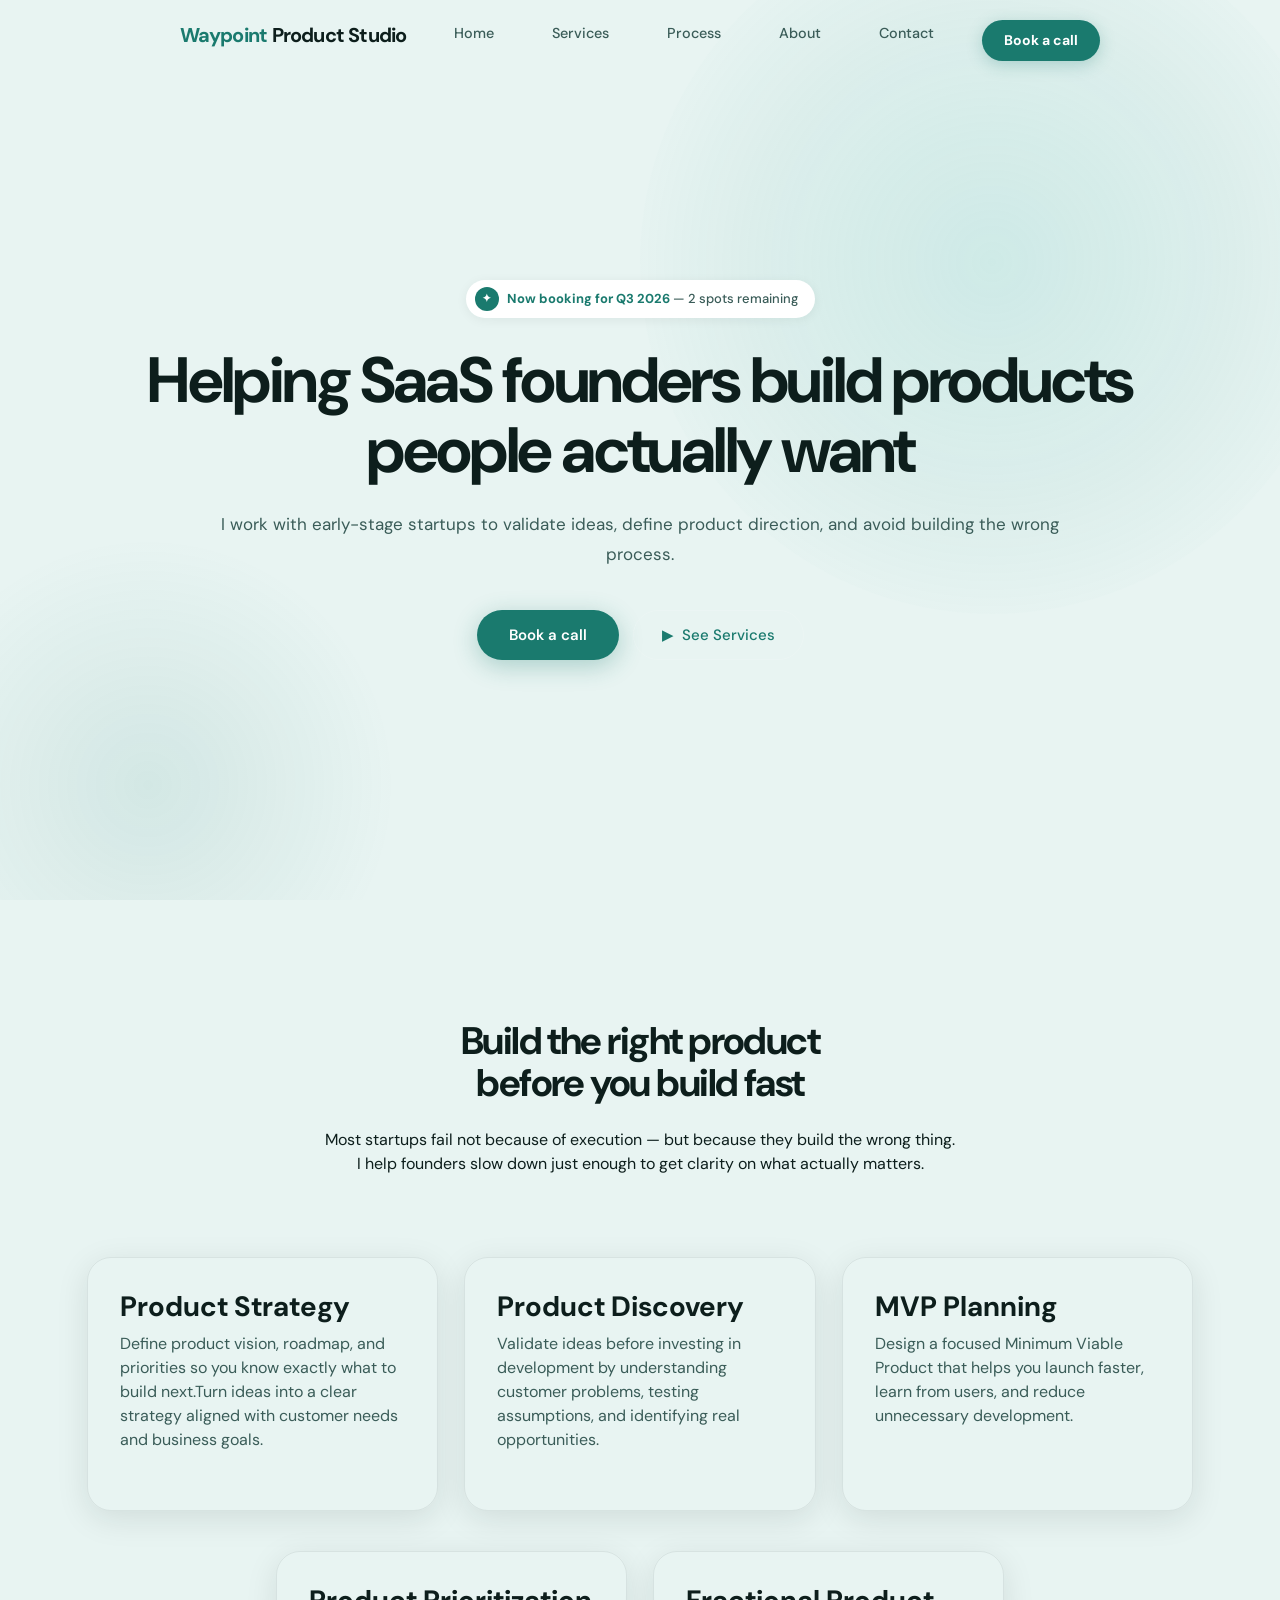
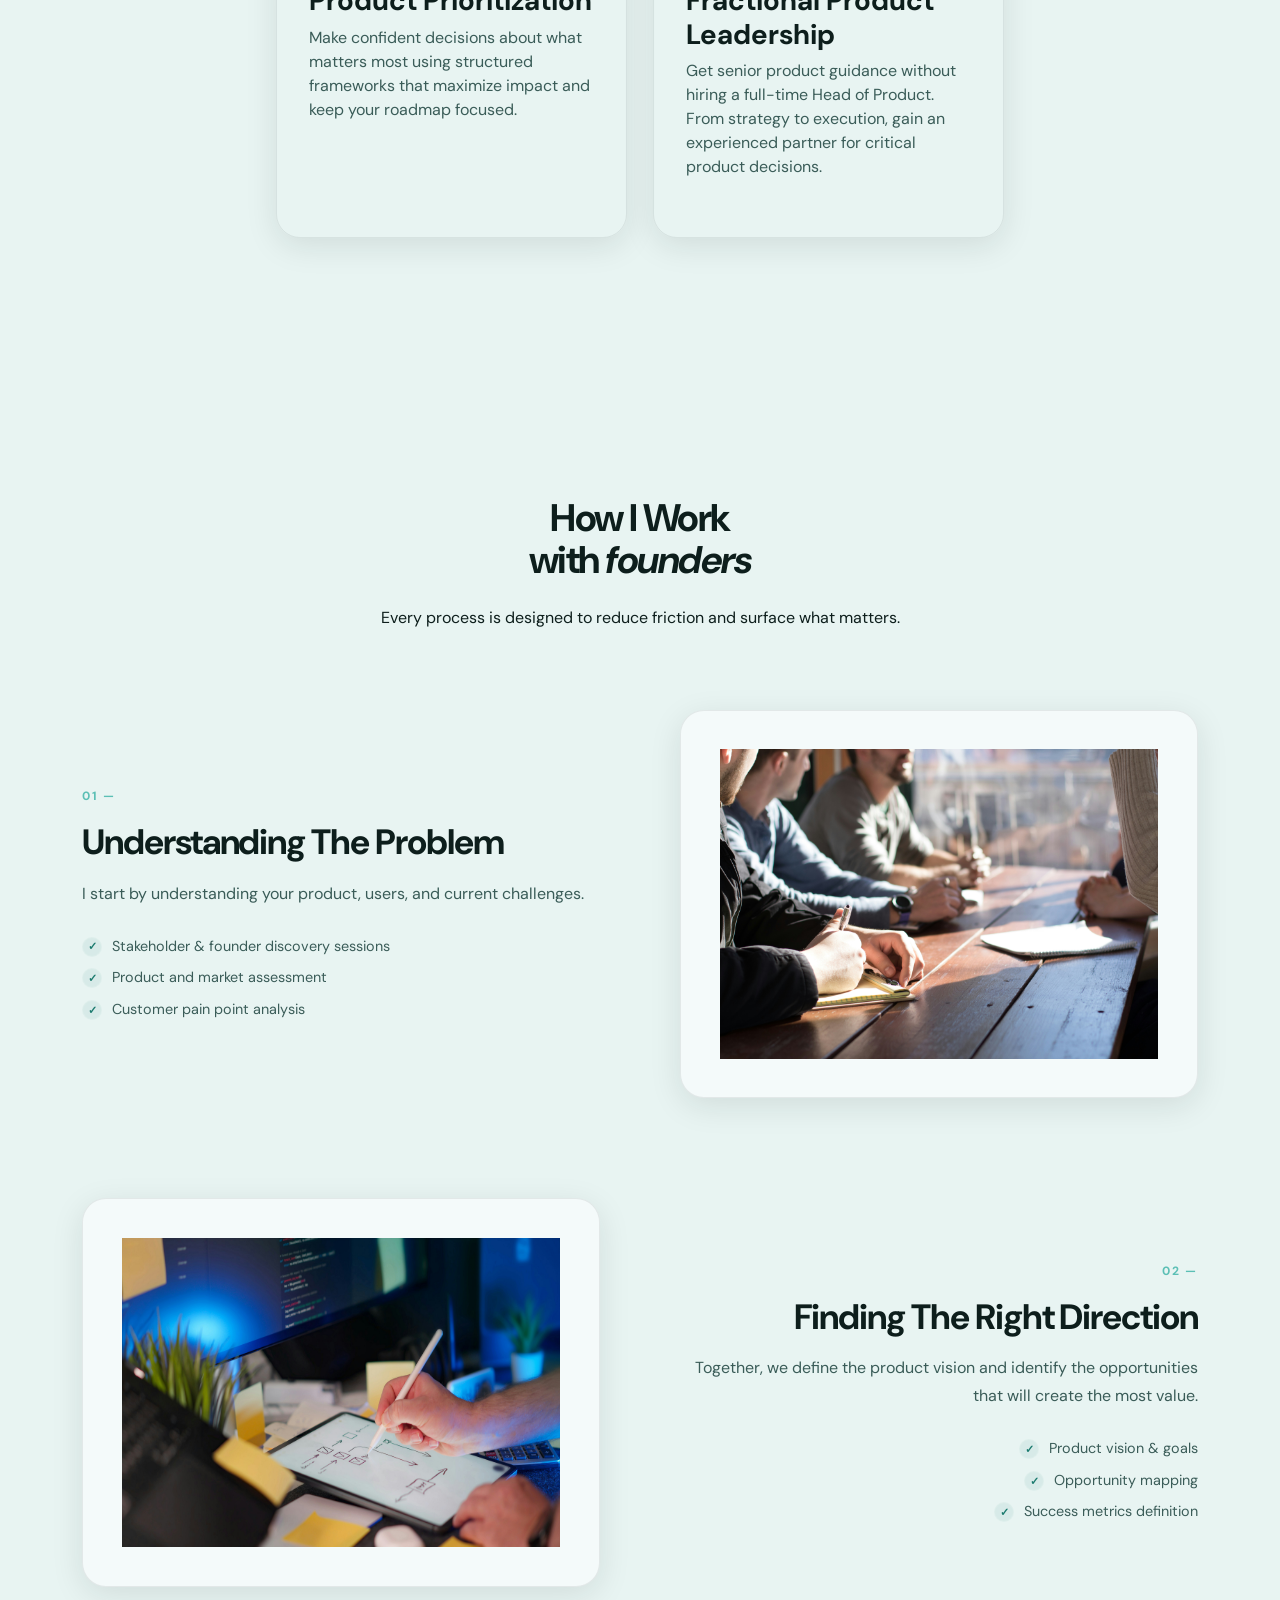
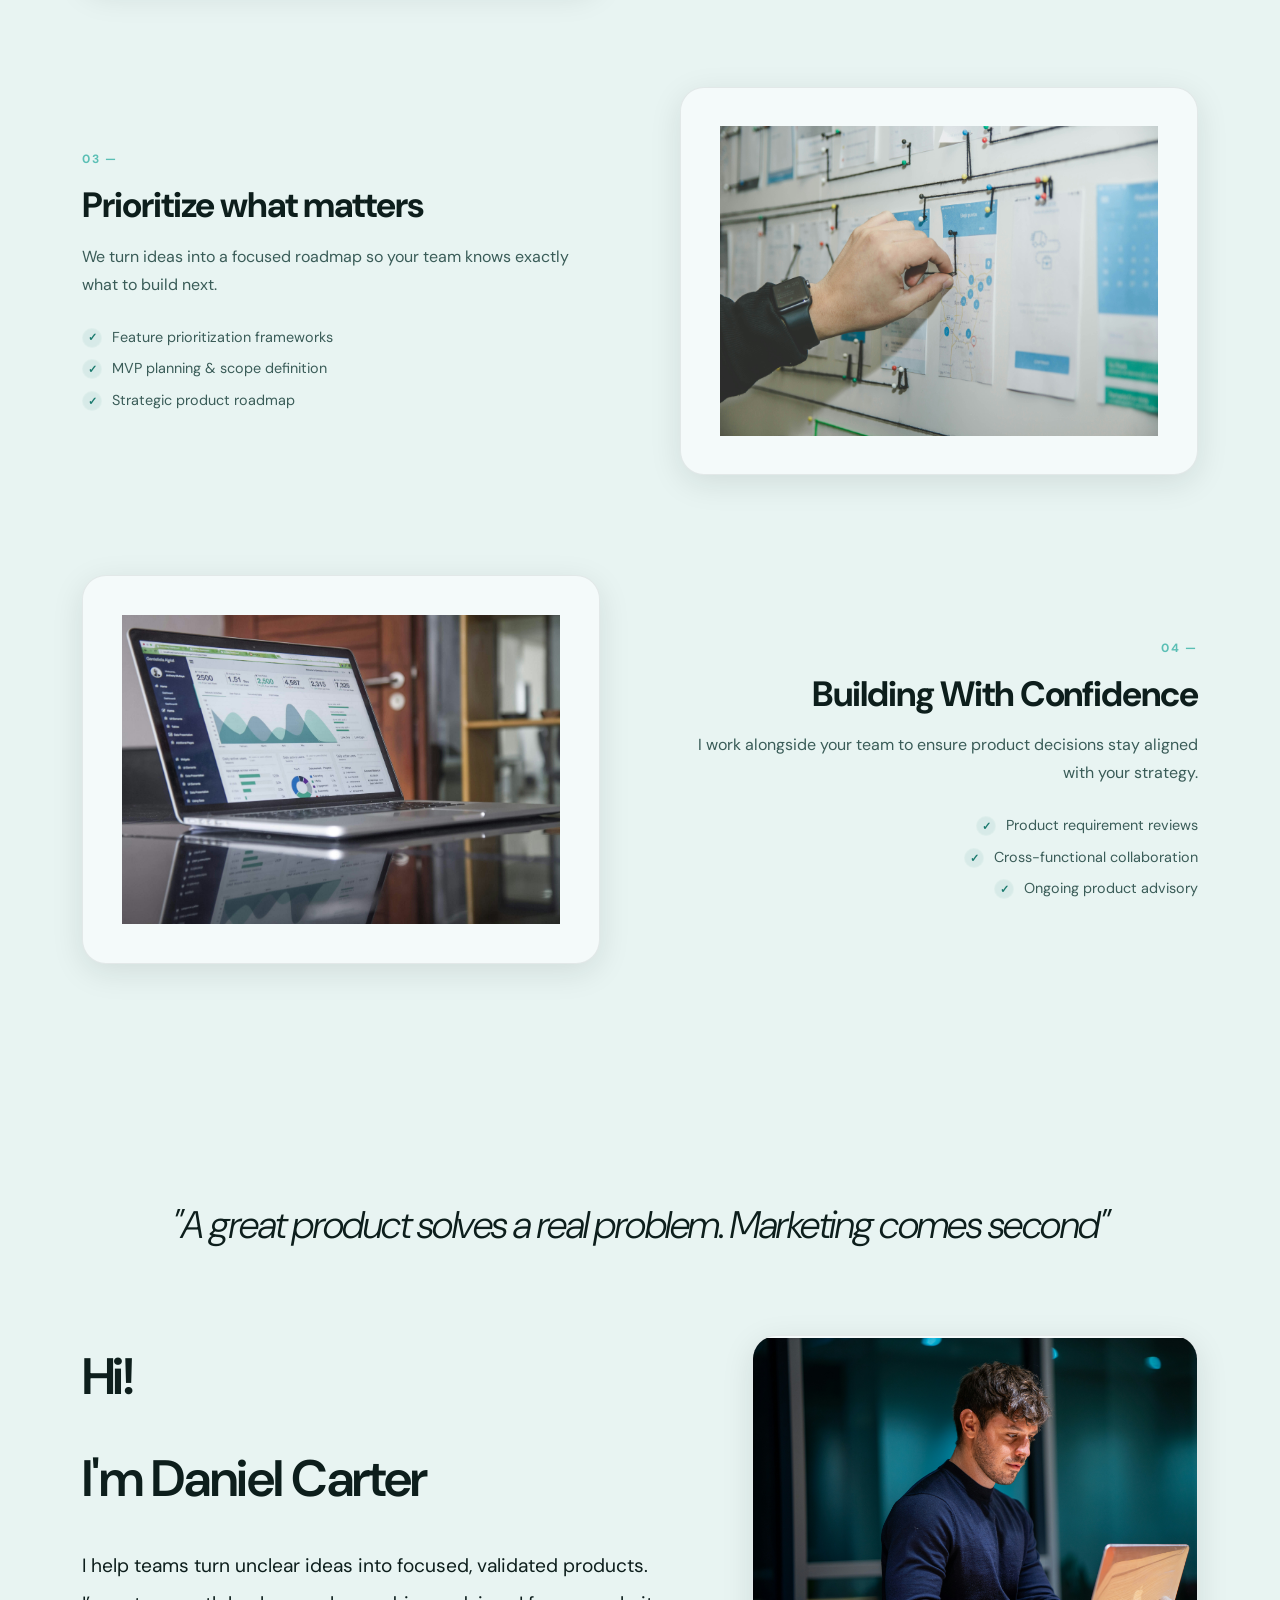
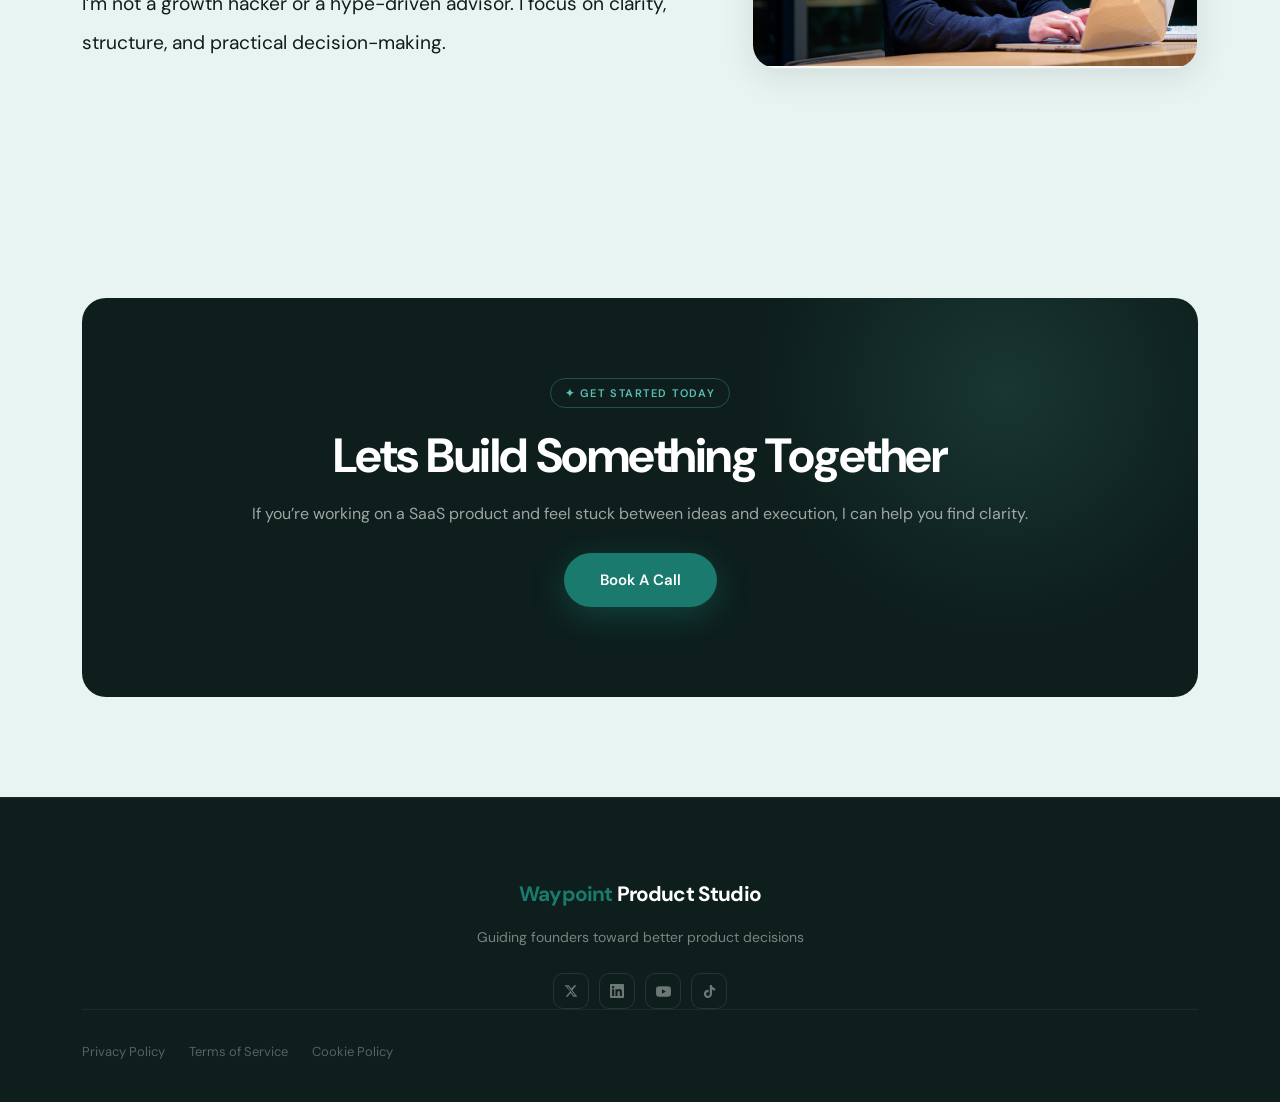
==== Waypoint Product Studio/index.html @ c15d3401 "first commit" ====
<!DOCTYPE html>
<html lang="en">
<head>
  <meta charset="UTF-8" />
  <meta name="viewport" content="width=device-width, initial-scale=1.0" />
  <title>Waypoint Product Studio</title>
  
  <link rel="preconnect" href="https://fonts.googleapis.com" />
  <link rel="preconnect" href="https://fonts.gstatic.com" crossorigin />
  <link href="https://fonts.googleapis.com/css2?family=DM+Sans:ital,opsz,wght@0,9..40,300;0,9..40,400;0,9..40,500;0,9..40,600;0,9..40,700;1,9..40,300&family=Playfair+Display:ital,wght@0,700;1,600&display=swap" rel="stylesheet" />
  <link href="https://cdn.jsdelivr.net/npm/bootstrap@5.3.7/dist/css/bootstrap.min.css" rel="stylesheet">
  <link rel="stylesheet" href="assets/style.css">
</head>
<body>
  <!-- ── MOBILE MENU ── -->
  <div class="mobile-menu" id="mobileMenu" role="dialog" aria-modal="true" aria-label="Navigation">
    <a href="#">Home</a>
    <a href="#service">Services</a>
    <a href="#processs">Process</a>
    <a href="#integrations">About</a>
    <a href="#faq">Contact</a>
    <a href="#" class="mobile-cta btn-primary">Start Free Trial</a>
  </div>
  <nav class="nav" id="mainNav" role="navigation" aria-label="Main navigation">
    <div class="nav-inner">
      <a href="#" class="nav-logo"><span>Waypoint </span>Product Studio</a>
      <ul class="nav-links" role="list">
        <li><a href="#">Home</a></li>
        <li><a href="#service">Services</a></li>    
        <li><a href="#processs">Process</a></li>    
        <li>    <a href="#about">About</a></li>
         <li><a href="#contact">Contact</a></li>
      </ul>
      <div class="nav-cta">
        <a href="#" class="btn-primary">Book a call</a>
      </div>
      <button class="nav-hamburger" id="hamburger" aria-label="Toggle menu" aria-expanded="false">
        <span></span><span></span><span></span>
      </button>
    </div>
  </nav>

  <!-- ── 2. HERO ── -->
  <section class="hero">
    <div class="container">
      <div class="hero-inner">
        <div class="hero-content">
          <div class="hero-badge reveal">
            <div class="hero-badge-dot">✦</div>
            <span> <strong>Now booking for Q3 2026 </strong>— 2 spots remaining </span>
          </div>
          <h1 class="hero-title reveal reveal-delay-1">
            Helping SaaS founders build products people actually want
          </h1>
          <p class="hero-sub reveal reveal-delay-2">
            I work with early-stage startups to validate ideas, define product direction, and avoid building the wrong process.
          </p>
          <div class="hero-actions reveal reveal-delay-3">
            <a href="#contact" class="btn-primary-lg">
              Book a call
              
            </a>
            <a href="#service" class="btn-outline-lg">
              <span>▶</span> See Services
            </a>
          </div>
         
        </div>
        
      </div>
    </div>
  </section>

  <!-- Services-->
   <section class="service" id="service">
    <div class="container">
      <div class="service-header">
        
        <h2 class="title reveal reveal-delay-1">
          Build the right product <br> before you build fast</h2>
        <p class="section-sub reveal reveal-delay-2">
         Most startups fail not because of execution — but because they build the wrong thing.
        <br> I help founders slow down just enough to get clarity on what actually matters. </p>
      </div>
    </div>
    <div class="container  reveal reveal-delay-1">
      <div class="row services justify-content-center g-3">
        <div class="col-lg-4 col-md-6 mb-4">
          <div class="service-card">
            <h3>Product Strategy</h3>
            <p>Define product vision, roadmap, and priorities so you know exactly what to 
              build next.Turn ideas into a clear strategy aligned with customer needs and business goals.</p>
          </div>
        </div>
        <div class="col-lg-4 col-md-6 mb-4">
          <div class="service-card">
            <h3>Product Discovery </h3>
            <p>Validate ideas before investing in development by understanding customer problems, testing assumptions, and identifying real 
              opportunities. </p>
          </div>
        </div>
        <div class="col-lg-4 col-md-6 mb-4">
          <div class="service-card">
            <h3>MVP Planning</h3>
               <p> Design a focused Minimum Viable Product that helps you launch faster,
                 learn from users, and reduce unnecessary development.</p>
          </div>
        </div>
        <div class="col-lg-4 col-md-6 mb-4">
          <div class="service-card">
            <h3>Product Prioritization</h3>
            <p>Make confident decisions about what matters most using structured frameworks 
              that maximize impact and keep your roadmap focused.</p>
          </div>
        </div>
        <div class="col-lg-4 col-md-6 mb-4">
          <div class="service-card">
            <h3>Fractional Product Leadership</h3>
            <p>Get senior product guidance without hiring a full-time Head of Product. From strategy to execution, gain an experienced partner for critical product decisions.</p>
          </div>
        </div>

      </div>
    </div> 
    </section>
 
    <!-- ── 4. processS ── -->
  <section class="processs-section" id="processs">
    <div class="container">
      <div class="processs-header">
        <h2 class="title reveal reveal-delay-1">How I Work <br>with <em>founders</em></h2>
        <p class="section-sub reveal reveal-delay-2">Every process is designed to reduce friction and surface what matters.</p>
      </div>

      <!-- process 1 -->
      <div class="process-row reveal reveal-delay-1">
        <div class="process-content reveal">
          <div class="process-number">01 — </div>
          <h3 class="process-title">Understanding The Problem</h3>
          <p class="process-desc">I start by understanding your product, users, and current challenges.</p>
          <div class="process-checklist">
            <div class="process-check"><div class="check-icon">✓</div><span>Stakeholder & founder discovery sessions </span></div>
            <div class="process-check"><div class="check-icon">✓</div><span>
              Product and market assessment</span></div>
            <div class="process-check"><div class="check-icon">✓</div><span>
              Customer pain point analysis</span></div>
          </div>
        </div>
        <div class="process-visual reveal reveal-delay-1">
          <img src="assets/image/pic (1).jpg" alt="">
        </div>
      </div>

      <!-- process 2 -->
      <div class="process-row reverse  reveal reveal-delay-1">
        <div class="process-content reveal">
          <div class="process-number">02 — </div>
          <h3 class="process-title">Finding The Right Direction</em></h3>
          <p class="process-desc">Together, we define the product vision and identify the opportunities that will create the most value.</p>
          <div class="process-checklist">
            <div class="process-check"><div class="check-icon">✓</div><span>Product vision & goals</span></div>
            <div class="process-check"><div class="check-icon">✓</div><span>Opportunity mapping</span></div>
            <div class="process-check"><div class="check-icon">✓</div><span>Success metrics definition</span></div>
          </div>
        </div>
        <div class="process-visual reveal reveal-delay-1">
          <img src="assets/image/pic (4).jpg" alt="">
        </div>
      </div>

      <!-- process 3 -->
      <div class="process-row  reveal reveal-delay-1">
        <div class="process-content reveal">
          <div class="process-number">03 — </div>
          <h3 class="process-title">Prioritize what matters</em></h3>
          <p class="process-desc">We turn ideas into a focused roadmap so your team knows exactly what to build next.</p>
          <div class="process-checklist">
            <div class="process-check"><div class="check-icon">✓</div><span>Feature prioritization frameworks</span></div>
            <div class="process-check"><div class="check-icon">✓</div><span>MVP planning & scope definition</span></div>
            <div class="process-check"><div class="check-icon">✓</div><span>Strategic product roadmap</span></div>
          </div>
        </div>
        <div class="process-visual reveal reveal-delay-1">
          <img src="assets/image/pic (3).jpg" alt="">
        </div>
      </div>
       <!-- process 4 -->
      <div class="process-row reverse">
        <div class="process-content reveal">
          <div class="process-number">04 — </div>
          <h3 class="process-title">Building With Confidence</h3>
          <p class="process-desc">I work alongside your team to ensure product decisions stay aligned with your strategy.</p>
          <div class="process-checklist">
            <div class="process-check"><div class="check-icon">✓</div><span>Product requirement reviews</span></div>
            <div class="process-check"><div class="check-icon">✓</div><span>Cross-functional collaboration</span></div>
            <div class="process-check"><div class="check-icon">✓</div><span>Ongoing product advisory</span></div>
          </div>
        </div>
        <div class="process-visual reveal reveal-delay-1">
          <img src="assets/image/pic (2).jpg" alt="">
        </div>
      </div>
    </div>
  </section>

  <!-- About-->
   <section id="about">
    <div class="container"> 
      <div class="about-header">
        <h2 class="title reveal reveal-delay-1">
          <em>"A great product solves a real problem. Marketing comes second"</em></h2>
      </div> 
      <div class="about-row">
        <div class="about-content reveal reveal-delay-1">
          
          <h2 class="about-title title">Hi! <br> I'm Daniel Carter</h2>
          <p class="about-desc">
            I help teams turn unclear ideas into focused, validated products. <br>
            I’m not a growth hacker or a hype-driven advisor. I focus on clarity, structure, and practical decision-making.</p>
         
        </div>
        <div class="about-visual reveal reveal-delay-1">
          <img src="assets/image/person.jpg" alt="">
        </div>
      </div>
    </div>
   </section>
  

  <!-- ── 11. CTA BANNER ── -->
  <section class="cta-section" id="contact">
    <div class="container">
      <div class="cta-inner reveal reveal-delay-1">
        <div class="cta-content">
          <div class="cta-label">✦ Get Started Today</div>
          <h2 class="cta-title">Lets Build Something Together</h2>
          <p class="cta-sub">If you’re working on a SaaS product and feel stuck between ideas and execution, I can help you find clarity.</p>
        <div class="cta-actions">
          <a href="#" class="btn-cta-primary">
            Book A Call</a>
        </div>
        </div>
        
      </div>
    </div>
  </section>

  <!-- ── 12. FOOTER ── -->
  <footer class="footer">
    <div class="container">
        <div class="footer-brand">
          <a href="#" class="nav-logo"><span style="color:var(--accent)">Waypoint </span>  Product Studio</a>
          <p class="footer-brand-desc">
            Guiding founders toward better product decisions</p>
          <div class="footer-socials">
            <a href="#" class="social-btn" aria-label="Twitter / X">
              <svg width="14" height="14" viewBox="0 0 24 24" fill="currentColor"><path d="M18.244 2.25h3.308l-7.227 8.26 8.502 11.24H16.17l-4.714-6.231-5.401 6.231H2.744l7.73-8.835L1.254 2.25H8.08l4.253 5.622zm-1.161 17.52h1.833L7.084 4.126H5.117z"/></svg>
            </a>
            <a href="#" class="social-btn" aria-label="LinkedIn">
              <svg width="14" height="14" viewBox="0 0 24 24" fill="currentColor"><path d="M20.447 20.452h-3.554v-5.569c0-1.328-.027-3.037-1.852-3.037-1.853 0-2.136 1.445-2.136 2.939v5.667H9.351V9h3.414v1.561h.046c.477-.9 1.637-1.85 3.37-1.85 3.601 0 4.267 2.37 4.267 5.455v6.286zM5.337 7.433a2.062 2.062 0 01-2.063-2.065 2.064 2.064 0 112.063 2.065zm1.782 13.019H3.555V9h3.564v11.452zM22.225 0H1.771C.792 0 0 .774 0 1.729v20.542C0 23.227.792 24 1.771 24h20.451C23.2 24 24 23.227 24 22.271V1.729C24 .774 23.2 0 22.222 0h.003z"/></svg>
            </a>
            <a href="#" class="social-btn" aria-label="YouTube">
              <svg width="15" height="15" viewBox="0 0 24 24" fill="currentColor"><path d="M23.498 6.186a3.016 3.016 0 00-2.122-2.136C19.505 3.545 12 3.545 12 3.545s-7.505 0-9.377.505A3.017 3.017 0 00.502 6.186C0 8.07 0 12 0 12s0 3.93.502 5.814a3.016 3.016 0 002.122 2.136c1.871.505 9.376.505 9.376.505s7.505 0 9.377-.505a3.015 3.015 0 002.122-2.136C24 15.93 24 12 24 12s0-3.93-.502-5.814zM9.545 15.568V8.432L15.818 12l-6.273 3.568z"/></svg>
            </a>
            <a href="#" class="social-btn" aria-label="TikTok">
              <svg width="13" height="13" viewBox="0 0 24 24" fill="currentColor"><path d="M12.525.02c1.31-.02 2.61-.01 3.91-.02.08 1.53.63 3.09 1.75 4.17 1.12 1.11 2.7 1.62 4.24 1.79v4.03c-1.44-.05-2.89-.35-4.2-.97-.57-.26-1.1-.59-1.62-.93-.01 2.92.01 5.84-.02 8.75-.08 1.4-.54 2.79-1.35 3.94-1.31 1.92-3.58 3.17-5.91 3.21-1.43.08-2.86-.31-4.08-1.03-2.02-1.19-3.44-3.37-3.65-5.71-.02-.5-.03-1-.01-1.49.18-1.9 1.12-3.72 2.58-4.96 1.66-1.44 3.98-2.13 6.15-1.72.02 1.48-.04 2.96-.04 4.44-.99-.32-2.15-.23-3.02.37-.63.41-1.11 1.04-1.36 1.75-.21.51-.15 1.07-.14 1.61.24 1.64 1.82 3.02 3.5 2.87 1.12-.01 2.19-.66 2.77-1.61.19-.33.4-.67.41-1.06.1-1.79.06-3.57.07-5.36.01-4.03-.01-8.05.02-12.07z"/></svg>
            </a>
          </div>
        </div>
      
      <div class="footer-bottom">
        <div class="footer-legal">
          <a href="#">Privacy Policy</a>
          <a href="#">Terms of Service</a>
          <a href="#">Cookie Policy</a>
        </div>
      </div>
    </div>
  </footer>

  <script src="script.js"></script>
</body>
---- Waypoint Product Studio/assets/style.css ----
/* ── TOKENS ── */
    :root {
      --bg:           #E8F4F2;
      --bg-alt:       #DFF0EE;
      --surface:      #F4FAFA;
      --surface-2:    #FFFFFF;
      --accent:       #1A7A6E;
      --accent-mid:   #2A9D8F;
      --accent-light: #5BBFB5;
      --accent-ghost: rgba(26,122,110,0.08);
      --accent-border:rgba(255, 255, 255, 0.15);
      --text-1:       #0D1E1C;
      --text-2:       #3A5C58;
      --text-3:       #6B8C88;
      --border:       rgba(13,30,28,0.08);
      --shadow-sm:    0 2px 12px rgba(13,30,28,0.06);
      --shadow-md:    0 8px 32px rgba(13,30,28,0.10);
      --shadow-lg:    0 24px 64px rgba(13,30,28,0.13);
      --silk:         cubic-bezier(0.16, 1, 0.3, 1);
      --silk-dur:     0.8s;
      --radius:       16px;
      --radius-lg:    24px;
    }
/* ── RESET ── */
    *, *::before, *::after { box-sizing: border-box; margin: 0; padding: 0; }
    html { scroll-behavior: smooth; font-size: 16px; scroll-padding-top: 80px; }
    body {
      font-family: 'DM Sans', sans-serif;
      background: var(--bg);
      color: var(--text-1);
      overflow-x: hidden;
      -webkit-font-smoothing: antialiased;
    }
    a { text-decoration: none; color: inherit; }
    ul { list-style: none; }
    img { display: block; max-width: 100%; }
    button { cursor: pointer; border: none; background: none; font-family: inherit; }

    /* ── SUBTLE NOISE TEXTURE ── */
    body::before {
      content: '';
      position: fixed;
      inset: 0;
      pointer-events: none;
      z-index: 0;
      opacity: 0.022;
      /* background-image: url("data:image/svg+xml,%3Csvg viewBox='0 0 256 256' xmlns='http://www.w3.org/2000/svg'%3E%3Cfilter id='noise'%3E%3CfeTurbulence type='fractalNoise' baseFrequency='0.9' numOctaves='4' stitchTiles='stitch'/%3E%3C/filter%3E%3Crect width='100%25' height='100%25' filter='url(%23noise)'/%3E%3C/svg%3E"); */
      background-size: 128px 128px;
    }
    .title{
      font-size: clamp(2.4rem, 3vw, 2.2rem);
      font-weight: 700; letter-spacing: -0.04em; line-height: 1.1;
      margin-bottom: 24px;
    }
    section{
      padding: 120px 0;
    }
/* ══════════════════════════════════════════
       1. NAV
    ══════════════════════════════════════════ */
    .nav {
      position: fixed; top: 0; left: 0; right: 0; z-index: 1000;
      padding: 20px 0;
      transition: padding var(--silk-dur) var(--silk), background var(--silk-dur) var(--silk), box-shadow var(--silk-dur) var(--silk);
    }
    .nav.scrolled {
      padding: 12px 0;
      background: rgba(232,244,242,0.92);
      backdrop-filter: blur(16px);
      -webkit-backdrop-filter: blur(16px);
      box-shadow: 0 1px 0 var(--border);
    }
    .nav-inner {
      display: flex; justify-content: space-around;
       margin: 0 auto; padding: 0 12px;
    }
    .nav-logo {
      font-size: 1.25rem; font-weight: 700; letter-spacing: -0.04em;
      color: var(--text-1);
    }
    .nav-logo span { color: var(--accent); }
    .nav-links {
      display: flex; align-items: center; gap: 26px;
    }
    .nav-links a {
      font-size: 0.9rem; font-weight: 500; color: var(--text-2);
      position: relative; padding: 7px 16px; border-radius: 100px;
      background: transparent;
      box-shadow: inset 0 0 0 0px var(--accent-border);
      align-items: baseline;
      transition: color 0.4s var(--silk), background 0.4s var(--silk), box-shadow 0.4s var(--silk);
    }
    .nav-links a:hover {
      color: var(--accent);
      background: var(--accent-ghost);
      box-shadow: inset 0 0 0 1px var(--accent-border);
    }
    .nav-cta {
      display: flex; align-items: center; gap: 12px; margin-left: 2rem;
    }
    .btn-ghost {
      font-size: 0.875rem; font-weight: 500; color: var(--text-2);
      padding: 9px 20px; border-radius: 100px;
      transition: color 0.3s, background 0.3s;
    }
    .btn-ghost:hover { color: var(--accent); background: var(--accent-ghost); }
    .btn-primary {
      font-size: 0.875rem; font-weight: 700; color: #fff;
      background: var(--accent); padding: 10px 22px; border-radius: 100px;
      transition: background var(--silk-dur) var(--silk), transform var(--silk-dur) var(--silk), box-shadow var(--silk-dur) var(--silk);
      box-shadow: 0 4px 16px rgba(26,122,110,0.25);
    }
    .btn-primary:hover {
      background: var(--accent-mid);
      transform: scale(1.02);
      box-shadow: 0 6px 24px rgba(26,122,110,0.35);
    }
/* Hamburger */
    .nav-hamburger {
      display: none; flex-direction: column; gap: 5px;
      width: 28px; padding: 4px; cursor: pointer;
    }
    .nav-hamburger span {
      display: block; height: 2px; background: var(--text-1);
      border-radius: 2px; transition: all 0.4s var(--silk);
    }
    .nav-hamburger.open span:nth-child(1) { transform: translateY(7px) rotate(45deg); }
    .nav-hamburger.open span:nth-child(2) { opacity: 0; transform: scaleX(0); }
    .nav-hamburger.open span:nth-child(3) { transform: translateY(-7px) rotate(-45deg); }
/* Mobile Menu */
    .mobile-menu {
      position: fixed; inset: 0; z-index: 999;
      background: var(--bg);
      display: flex; flex-direction: column; align-items: center;
      justify-content: flex-start;
      gap: 0;
      opacity: 0; pointer-events: none;
      transition: opacity 0.4s var(--silk);
      overflow-y: auto;
      padding: 100px 32px 100px;
      -webkit-overflow-scrolling: touch;
    }
    .mobile-menu.open { opacity: 1; pointer-events: all; }
    .mobile-menu a {
      font-size: 1.1rem; font-weight: 600; letter-spacing: -0.01em;
      color: var(--text-1); padding: 14px 0; width: 100%; text-align: center;
      border-bottom: 1px solid var(--border);
      opacity: 0; transform: translateY(16px);
      transition: opacity 0.5s var(--silk), transform 0.5s var(--silk), color 0.3s;
    }
    .mobile-menu a:first-child { border-top: 1px solid var(--border); }
    .mobile-menu.open a { opacity: 1; transform: none; }
    .mobile-menu a:hover { color: var(--accent); }
    .mobile-menu a:nth-child(1) { transition-delay: 0.05s; }
    .mobile-menu a:nth-child(2) { transition-delay: 0.10s; }
    .mobile-menu a:nth-child(3) { transition-delay: 0.15s; }
    .mobile-menu a:nth-child(4) { transition-delay: 0.20s; }
    .mobile-menu a:nth-child(5) { transition-delay: 0.25s; }
    .mobile-menu a:nth-child(6) { transition-delay: 0.30s; }
    .mobile-menu .mobile-cta {
      margin-top: 28px;
      font-size: 0.9375rem; font-weight: 600;
      background: var(--accent); color: #fff;
      padding: 14px 40px; border-radius: 100px;
      border: none;
      opacity: 0; transform: translateY(16px);
      transition: opacity 0.5s var(--silk) 0.35s, transform 0.5s var(--silk) 0.35s, background 0.3s;
    }
    .mobile-menu.open .mobile-cta { opacity: 1; transform: none; }
    .mobile-menu .mobile-cta:hover { background: var(--accent-mid); }
/* ══════════════════════════════════════════
       2. HERO
    ══════════════════════════════════════════ */
    .hero {
      min-height: 100vh;
      display: flex; align-items: center;
      padding: 120px 0 80px;
      position: relative; overflow: hidden;
    }
    /* Decorative background circles */
    .hero::before {
      content: '';
      position: absolute; top: -10%; right: -5%;
      width: 55vw; height: 55vw; max-width: 720px; max-height: 720px;
      background: radial-gradient(ellipse at center, rgba(91,191,181,0.18) 0%, rgba(42,157,143,0.06) 50%, transparent 75%);
      border-radius: 50%;
      pointer-events: none;
    }
    .hero::after {
      content: '';
      position: absolute; bottom: -15%; left: -8%;
      width: 40vw; height: 40vw; max-width: 500px; max-height: 500px;
      background: radial-gradient(ellipse at center, rgba(26,122,110,0.10) 0%, transparent 70%);
      border-radius: 50%;
      pointer-events: none;
    }
    .hero-inner {
      position: relative; z-index: 1;
      text-align: center;
      align-items: center; gap: 64px;
    }
    .hero-badge {
      display: inline-flex; align-items: center; gap: 8px;
      background: var(--surface-2); border: 1px solid var(--accent-border);
      border-radius: 100px; padding: 6px 16px 6px 8px;
      margin-bottom: 28px; box-shadow: var(--shadow-sm);
    }
    .hero-badge-dot {
      width: 24px; height: 24px; border-radius: 50%;
      background: var(--accent); display: flex; align-items: center; justify-content: center;
      font-size: 11px; color: #fff; font-weight: 700; flex-shrink: 0;
    }
    .hero-badge span { font-size: 0.8125rem; font-weight: 500; color: var(--text-2); }
    .hero-badge strong { color: var(--accent); }
    .hero-title {
      font-size: clamp(2.6rem, 5vw, 4.2rem);
      font-weight: 700; letter-spacing: -0.04em; line-height: 1.1;
      margin-bottom: 24px;
    }
    .hero-title em {
      font-style: italic;
      font-family: 'Playfair Display', serif;
      color: var(--accent);
    }
    .hero-sub {
      font-size: 1.0625rem; line-height: 1.75; margin: auto;
      color: var(--text-2); max-width: 840px; margin-bottom: 40px;
    }
    .hero-actions { 
      display: flex; justify-content: center;
       align-items: center; gap: 14px; flex-wrap: wrap;
    }
    .btn-primary-lg {
      font-size: 0.9375rem; font-weight: 600; color: #fff;
      background: var(--accent); padding: 14px 32px; border-radius: 100px;
      
      display: flex; align-items: center; gap: 10px;
      transition: background var(--silk-dur) var(--silk), transform var(--silk-dur) var(--silk), box-shadow var(--silk-dur) var(--silk);
      box-shadow: 0 6px 24px rgba(26,122,110,0.30);
    }
    .btn-primary-lg:hover { background: var(--accent-mid); transform: scale(1.02); box-shadow: 0 8px 32px rgba(26,122,110,0.40); }
    .btn-primary-lg .btn-arrow { transition: transform 0.4s var(--silk); }
    .btn-primary-lg:hover .btn-arrow { transform: translateX(4px); }
    .btn-outline-lg {
      font-size: 0.9375rem; font-weight: 500; color: var(--accent);
      border: 1.5px solid var(--accent-border); padding: 13px 28px; border-radius: 100px;
      display: flex; align-items: center; gap: 8px;
      transition: background 0.4s var(--silk), border-color 0.4s var(--silk), transform var(--silk-dur) var(--silk);
    }
    .btn-outline-lg:hover { background: var(--accent-ghost); border-color: var(--accent); transform: scale(1.02); }
/* Trust badges */
    .hero-trust {
      display: flex; align-items: center; gap: 20px;
      margin-top: 48px; flex-wrap: wrap; justify-content: center;
    }
    .trust-item {
      display: flex; align-items: center; gap: 8px;
      font-size: 0.8125rem; color: var(--text-3); font-weight: 500;
    }
    .trust-item svg { color: var(--accent); flex-shrink: 0; }
    .trust-divider { width: 1px; height: 20px; background: var(--border); }
/* ══════════════════════════════════════════
       4. Sevices
    ══════════════════════════════════════════ */
    
    .services{
      margin-top: 60px;
      text-align: left;
      
      transition: all 0.3s;
    }
    
    .service-header { 
      text-align: center; 
      margin-bottom: 0; 
    }
    .service-header .section-sub {
       margin: 16px auto 0; 
       text-align: center; 
      }

    .service .services .service-card{
      box-sizing: border-box;
      padding: 2.5vw;
      margin: 5px;
      background: transparent;
      border-radius: var(--radius-lg);
      border: 1px solid var(--border);
      box-shadow: var(--shadow-md);
      height: 100%;
      transition: transform var(--silk-dur) var(--silk),
              box-shadow var(--silk-dur) var(--silk);
    }
    .service-card h3{
      font-weight: 700;
    }
    .service-card p{
      color: var(--text-2);
    }
   
/* ══════════════════════════════════════════
       4. processS
    ══════════════════════════════════════════ */
    .processs-section { padding: 120px 0; }
    .processs-header { text-align: center; margin-bottom: 80px; }
    .processs-header .section-sub { margin: 16px auto 0; text-align: center; }

    .process-row {
      display: grid; grid-template-columns: 1fr 1fr;
      align-items: center; gap: 80px; margin-bottom: 100px;
    }
    .process-row:last-child { margin-bottom: 0; }
    .process-row.reverse { 
      direction: rtl; }
    .process-row.reverse > * { direction: ltr; }
    .process-row.reverse .process-content{
      text-align: right;
    } 
    
    .process-number {
      font-size: 0.75rem; font-weight: 700; letter-spacing: 0.14em;
      text-transform: uppercase; color: var(--accent-light);
      margin-bottom: 16px;
    }
    .process-title {
      font-size: clamp(1.6rem, 3vw, 2.2rem);
      font-weight: 700; letter-spacing: -0.03em; line-height: 1.2;
      margin-bottom: 16px;
    }
    .process-desc {
      font-size: 1rem; line-height: 1.75; color: var(--text-2); margin-bottom: 28px;
    }
    .process-row .process-checklist { 
      display: flex; align-items: right ; 
      flex-direction:column; 
      gap: 10px; }
    .process-row.reverse .process-checklist { 
      display: flex; align-items: end ; 
      flex-direction:column; 
      gap: 10px; }
      
    .process-check {
      display: flex;  gap: 10px;
      font-size: 0.9rem; color: var(--text-2);
    }
    .check-icon {
      width: 20px; height: 20px; border-radius: 50%;
      background: var(--accent-ghost); border: 1px solid var(--accent-border);
      display: flex; align-items: center; justify-content: center;
      flex-shrink: 0; margin-top: 1px;
      color: var(--accent); font-size: 11px; font-weight: 700;
    }

    .process-visual {
      background: var(--surface);
      border-radius: var(--radius-lg);
      border: 1px solid var(--border);
      box-shadow: var(--shadow-md);
      overflow: hidden;
      aspect-ratio: 4/3;
      display: flex; align-items: center; justify-content: center;
      position: relative;
      transition: transform var(--silk-dur) var(--silk), box-shadow var(--silk-dur) var(--silk);
    }
    .process-visual:hover { transform: scale(1.015); box-shadow: var(--shadow-lg); }
    .process-visual img {
      width: 85%; display: flex; flex-direction: column; gap: 12px;
      height: 80%;
    }
  /*..about */

    .about-header h2{ 
      font-weight: 300;
      text-align: center; margin-bottom: 80px;
     }
    .about-header .section-sub { margin: 16px auto 0; text-align: center; }

    .about-row {
      display: flex; margin: auto;
      align-items: center; gap: 80px; margin-bottom: 100px;
    }
    .about-row:last-child { margin-bottom: 0; }
    .about-row.reverse { 
      direction: rtl; }
    .about-row.reverse > * { direction: ltr; }
    .about-row.reverse .about-content{
      text-align: right;
    } 
    .about-title {
      font-size: clamp(2.3rem, 4vw,3.2rem);
      font-weight: 600; letter-spacing: -0.03em; line-height: 2;
      margin-bottom: 16px;
    }
    .about-visual {
      background: var(--surface);
      border-radius: var(--radius-lg);
      border: 1px solid var(--border);
      box-shadow: var(--shadow-md);
      overflow: hidden;
      aspect-ratio: 4/3;
      max-width:40%;
      margin:  auto;
      display: flex; align-items: center; justify-content: center;
      position: relative;
      transition: transform var(--silk-dur) var(--silk), box-shadow var(--silk-dur) var(--silk);
    }
    .about-desc{
      line-height: 2;
      font-size : 1.3rem;
      font-size: clamp(1rem, 2vw,1.2rem);
    }

    #contact{
      
      align-items: center;
    }
    #contact a{
      margin: 10px;
    }


    /* ══════════════════════════════════════════
       11. CTA BANNER
    ══════════════════════════════════════════ */
    .cta-section { padding: 100px 0; }
    .cta-inner {
      background: var(--text-1);
      border-radius: var(--radius-lg);
      padding: 80px 0;
      display: flex; align-items: center; justify-content: center; 
      position: relative; overflow: hidden;
      text-align: center;
    }
    .cta-inner::before {
      content: '';
      position: absolute; top: -40%; right: -5%;
      width: 500px; height: 500px;
      background: radial-gradient(ellipse at center, rgba(91,191,181,0.15) 0%, transparent 70%);
      border-radius: 50%; pointer-events: none;
    }
    .cta-content {
       position: relative; z-index: 1; 
       display: flex;
        flex-direction: column;
        align-items: center;
      }
    .cta-label {
      display: inline-flex; align-items: center; gap: 8px;
      font-size: 11px; font-weight: 600; letter-spacing: 0.14em;
      text-transform: uppercase; color: var(--accent-light);
      border: 1px solid rgba(91,191,181,0.3);
      padding: 6px 14px; border-radius: 100px; margin-bottom: 20px;
    }
    .cta-title {
      font-size: clamp(2rem, 4vw, 3rem); font-weight: 700;
      letter-spacing: -0.03em; line-height: 1.15; color: #fff; margin-bottom: 16px;
    }
    .cta-title em { font-style: italic; font-family: 'Playfair Display', serif; color: var(--accent-light); }
    .cta-sub { font-size: 1rem; line-height: 1.7; color: rgba(255,255,255,0.6); }
    .cta-actions { position: relative; z-index: 1; display: flex; flex-direction: column; gap: 14px; flex-shrink: 0; }
    .btn-cta-primary {
      display: flex; align-items: center; gap: 10px;
      font-size: 0.9375rem; font-weight: 600; color: #fff;
      background: var(--accent); padding: 16px 36px; border-radius: 100px;
      white-space: nowrap;
      transition: background var(--silk-dur) var(--silk), transform var(--silk-dur) var(--silk);
      box-shadow: 0 8px 32px rgba(26,122,110,0.40);
    }
    .btn-cta-primary:hover { background: var(--accent-mid); transform: scale(1.02); }
    
    /* ══════════════════════════════════════════
       12. FOOTER
    ══════════════════════════════════════════ */
    .footer {
      background: var(--text-1); padding: 80px 0 40px;
      border-top: 1px solid rgba(255,255,255,0.06);
      text-align: center; align-items: center;
    }
    .footer-brand .nav-logo { color: #fff; font-size: 1.3rem;
       margin-bottom: 16px; display: block;
      align-self: center; }
    .footer-brand-desc { font-size: 0.875rem; line-height: 1.7; 
      color: rgba(255,255,255,0.45);
      margin: auto; }
    .footer-socials { display: flex; gap: 10px; margin-top: 24px; justify-content: center; }
    .social-btn {
      width: 36px; height: 36px; border-radius: 10px;
      border: 1px solid rgba(255,255,255,0.1);
      display: flex; align-items: center; justify-content: center;
      color: rgba(255,255,255,0.4); font-size: 14px; font-weight: 700;
      transition: all 0.4s var(--silk);
    }
    .social-btn:hover { border-color: var(--accent-light); color: var(--accent-light); }
    .footer-col-label {
      font-size: 0.72rem; font-weight: 700; letter-spacing: 0.12em;
      text-transform: uppercase; color: rgba(255,255,255,0.25);
      margin-bottom: 20px;
    }
    .footer-links { display: flex; flex-direction: column; gap: 12px; }
    .footer-links a {
      font-size: 0.875rem; color: rgba(255,255,255,0.5);
      transition: color 0.3s;
    }
    .footer-links a:hover { color: var(--accent-light); }
    .footer-bottom {
      border-top: 1px solid rgba(255,255,255,0.06);
      padding-top: 32px;
      display: flex; justify-content: space-between; align-items: center; flex-wrap: wrap; gap: 16px;
    }
    .footer-copy { font-size: 0.8125rem; color: rgba(255,255,255,0.3); }
    .footer-copy a { color: rgba(255,255,255,0.45); transition: color 0.3s; }
    .footer-copy a:hover { color: var(--accent-light); }
    .footer-legal { display: flex; gap: 24px; }
    .footer-legal a { font-size: 0.8125rem; color: rgba(255,255,255,0.3); transition: color 0.3s; }
    .footer-legal a:hover { color: rgba(255,255,255,0.6); }

    /* ══════════════════════════════════════════
       RESPONSIVE
    ══════════════════════════════════════════ */
    @media (max-width: 1024px) {
      .hero-inner { grid-template-columns: 1fr; gap: 56px; }
      .hero-visual { max-width: 520px; margin: 0 auto; }
      .process-row { grid-template-columns: 1fr; gap: 40px; }
      .process-row.reverse { direction: ltr; }
      .about-row{ display: block ; text-align: center;}
      .about-visual{ max-width: 80%; }
      .footer-grid { grid-template-columns: 1fr 1fr; }
      .cta-inner { flex-direction: column; padding: 56px 40px; }
      .title{ font-size: ;}
    }
    @media (max-width: 768px) {
      .container { padding: 0 20px; }
      .nav-links, .nav-cta { display: none; }
      .nav-hamburger { display: flex; }
      .footer-grid { grid-template-columns: 1fr; }
      .cta-inner { padding: 40px 24px; }
      .hero-float-badge-2 { right: 0; }
    }
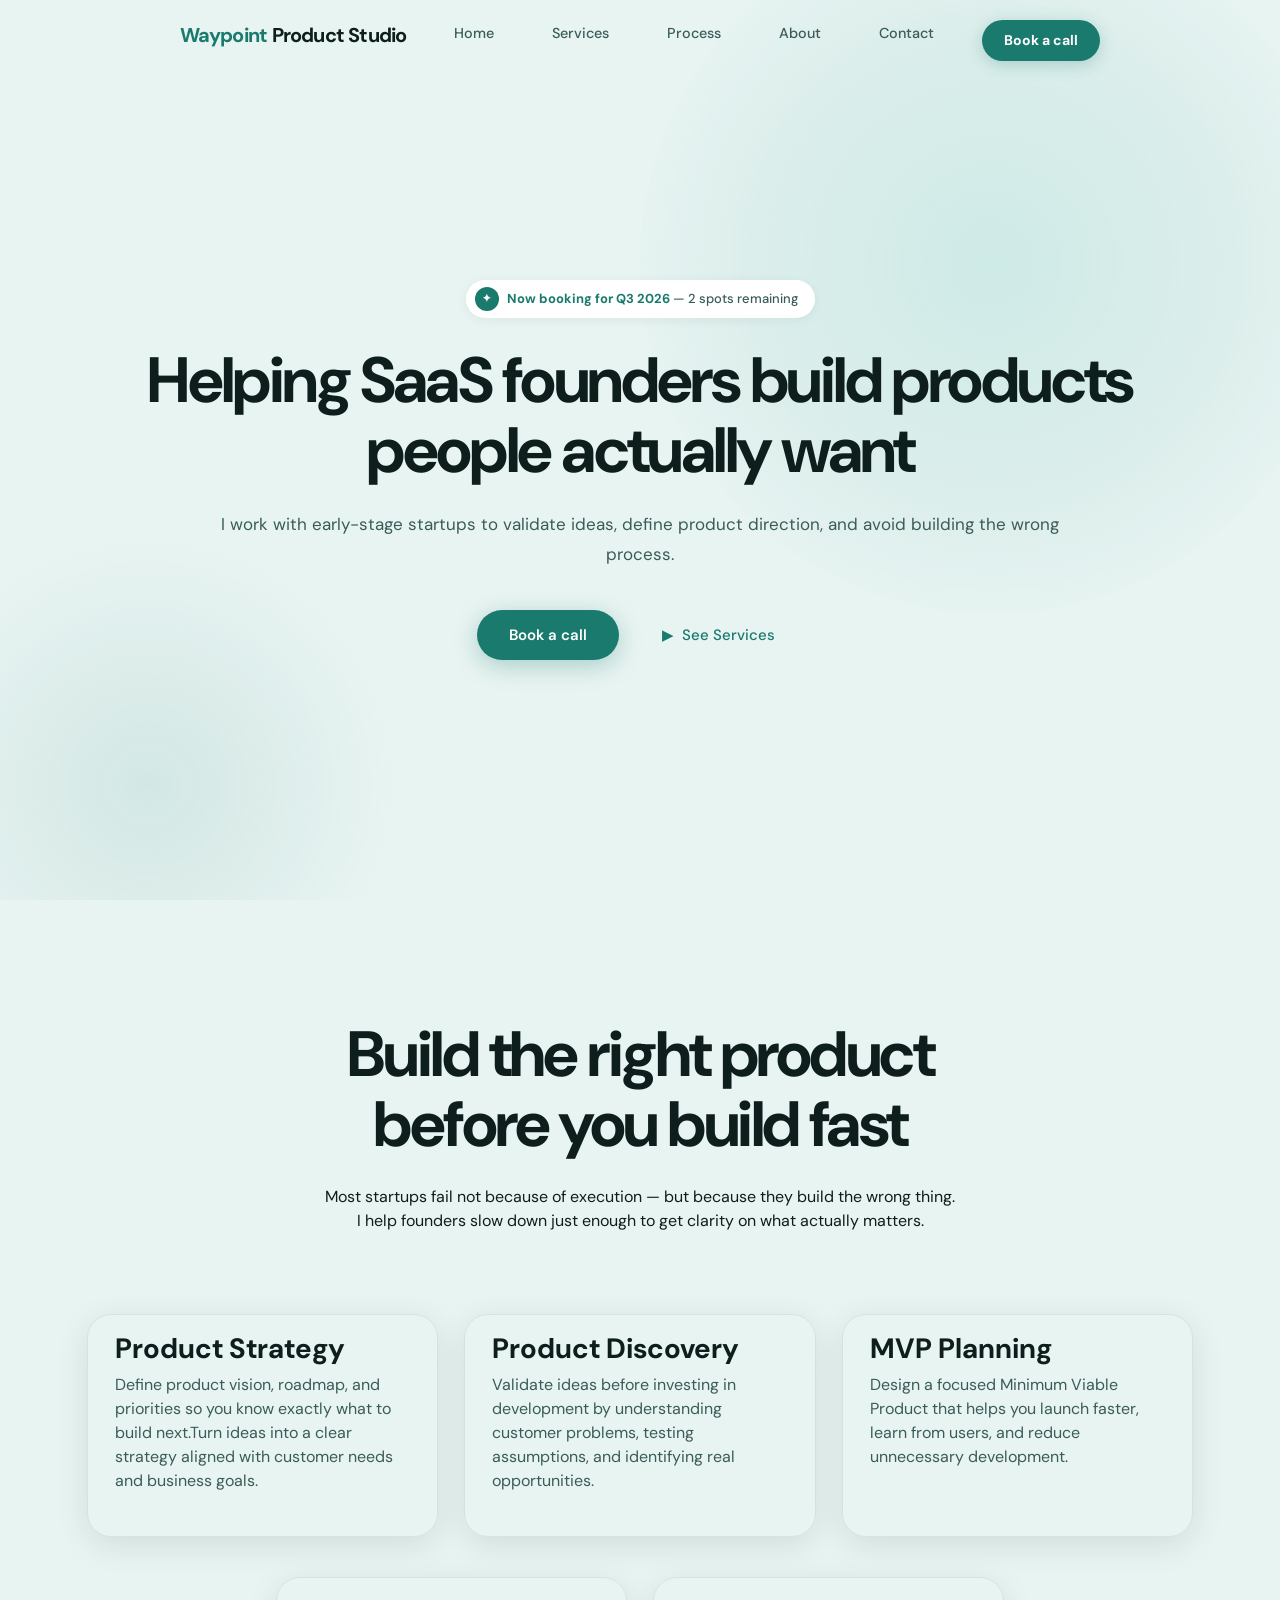
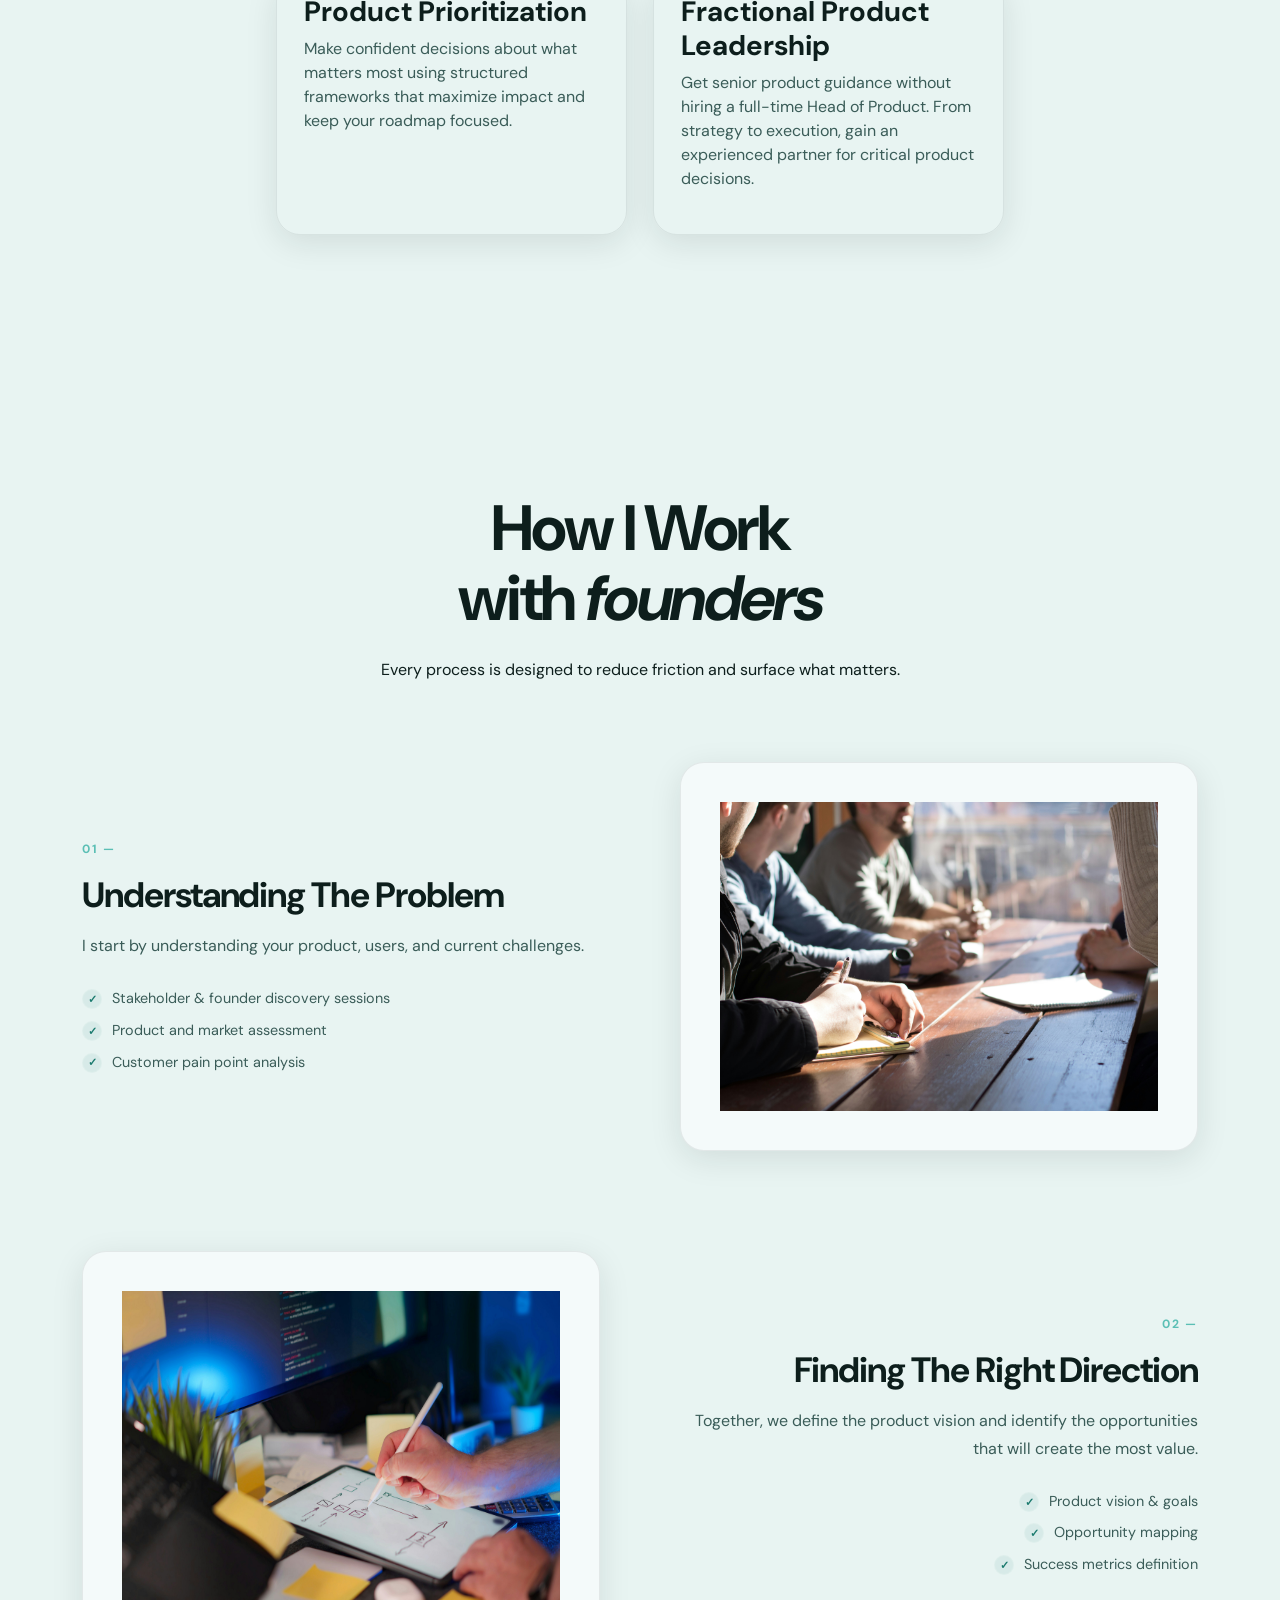
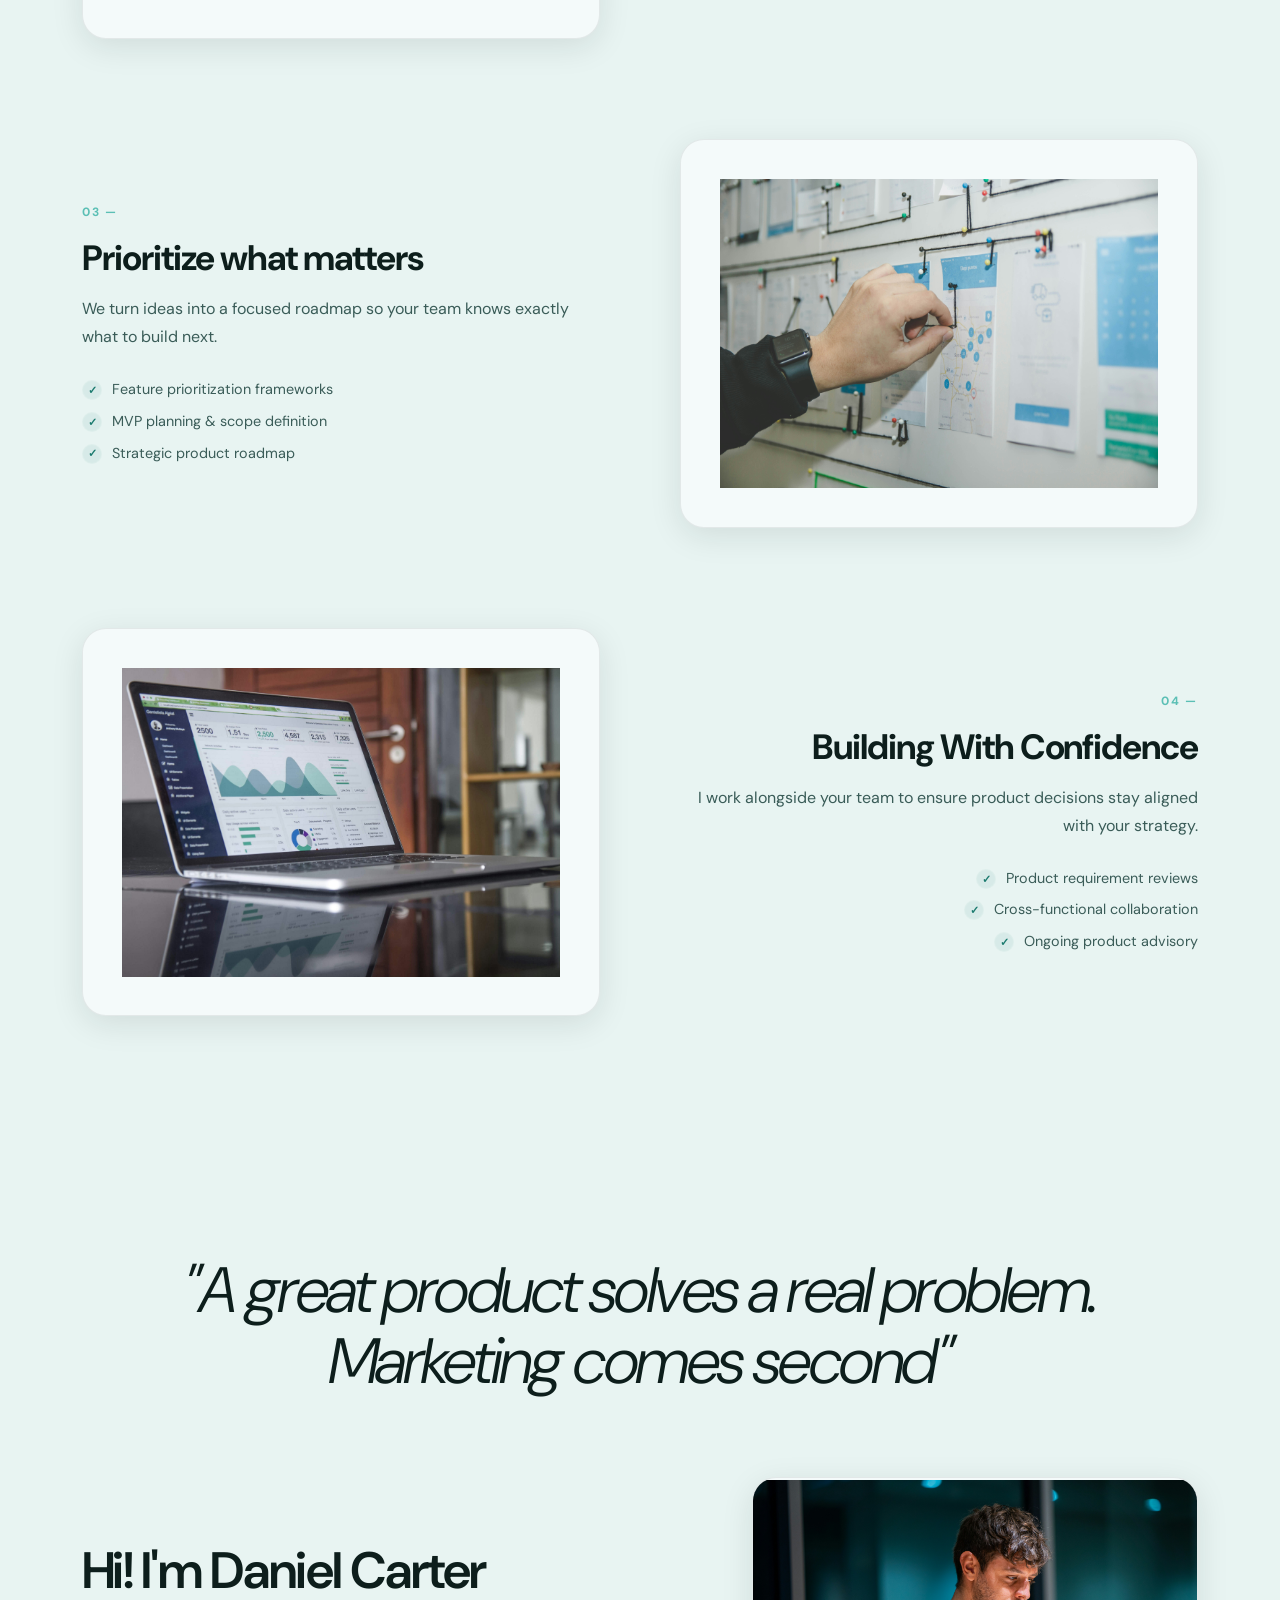
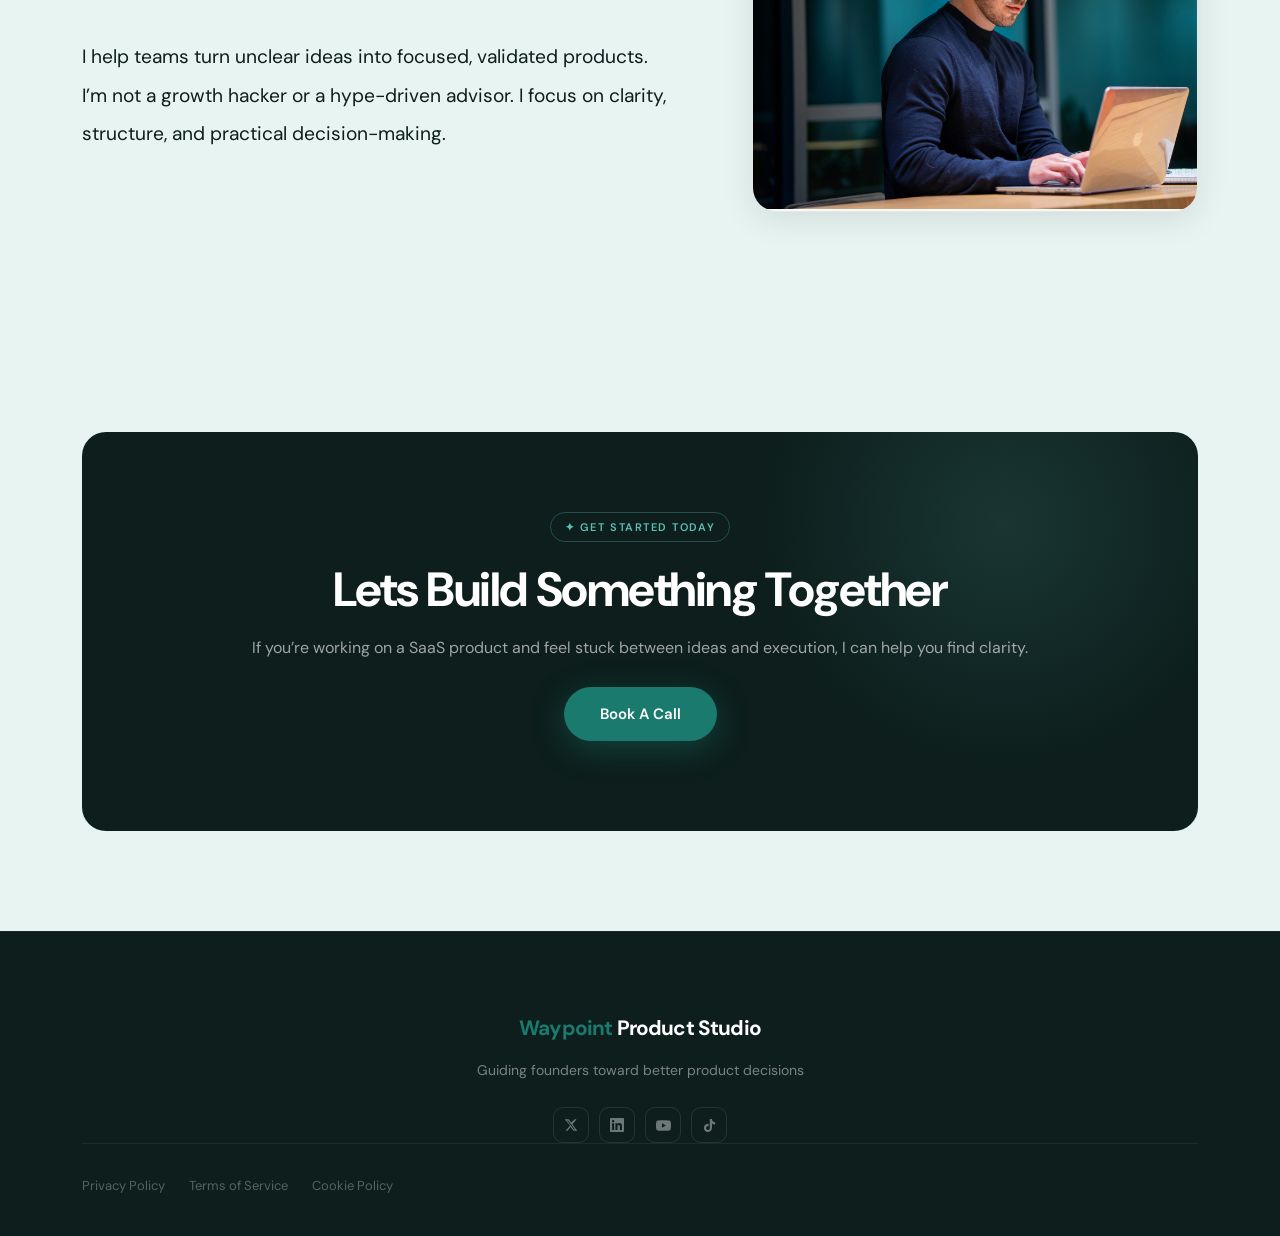
==== commit cc3fdb95: "responsive" ====
--- a/Waypoint Product Studio/index.html
+++ b/Waypoint Product Studio/index.html
@@ -19,7 +19,7 @@
     <a href="#processs">Process</a>
     <a href="#integrations">About</a>
     <a href="#faq">Contact</a>
-    <a href="#" class="mobile-cta btn-primary">Start Free Trial</a>
+    <a href="#" class="mobile-cta btn-primary">Book a Call!</a>
   </div>
   <nav class="nav" id="mainNav" role="navigation" aria-label="Main navigation">
     <div class="nav-inner">
@@ -213,7 +213,7 @@
       <div class="about-row">
         <div class="about-content reveal reveal-delay-1">
           
-          <h2 class="about-title title">Hi! <br> I'm Daniel Carter</h2>
+          <h2 class="about-title title">Hi! I'm Daniel Carter</h2>
           <p class="about-desc">
             I help teams turn unclear ideas into focused, validated products. <br>
             I’m not a growth hacker or a hype-driven advisor. I focus on clarity, structure, and practical decision-making.</p>
--- a/Waypoint Product Studio/assets/style.css
+++ b/Waypoint Product Studio/assets/style.css
@@ -48,7 +48,7 @@
       background-size: 128px 128px;
     }
     .title{
-      font-size: clamp(2.4rem, 3vw, 2.2rem);
+      font-size: clamp(2.5rem, 5vw, 4.5rem);
       font-weight: 700; letter-spacing: -0.04em; line-height: 1.1;
       margin-bottom: 24px;
     }
@@ -71,7 +71,7 @@
       box-shadow: 0 1px 0 var(--border);
     }
     .nav-inner {
-      display: flex; justify-content: space-around;
+      display: flex; justify-content: space-between;
        margin: 0 auto; padding: 0 12px;
     }
     .nav-logo {
@@ -281,7 +281,7 @@
 
     .service .services .service-card{
       box-sizing: border-box;
-      padding: 2.5vw;
+      padding: 17px 27px;
       margin: 5px;
       background: transparent;
       border-radius: var(--radius-lg);
@@ -295,6 +295,7 @@
       font-weight: 700;
     }
     .service-card p{
+      margin-top: 5px;
       color: var(--text-2);
     }
    
@@ -526,10 +527,11 @@
       .about-visual{ max-width: 80%; }
       .footer-grid { grid-template-columns: 1fr 1fr; }
       .cta-inner { flex-direction: column; padding: 56px 40px; }
-      .title{ font-size: ;}
+      
     }
     @media (max-width: 768px) {
       .container { padding: 0 20px; }
+      .nav-inner { width: 100%;}
       .nav-links, .nav-cta { display: none; }
       .nav-hamburger { display: flex; }
       .footer-grid { grid-template-columns: 1fr; }
